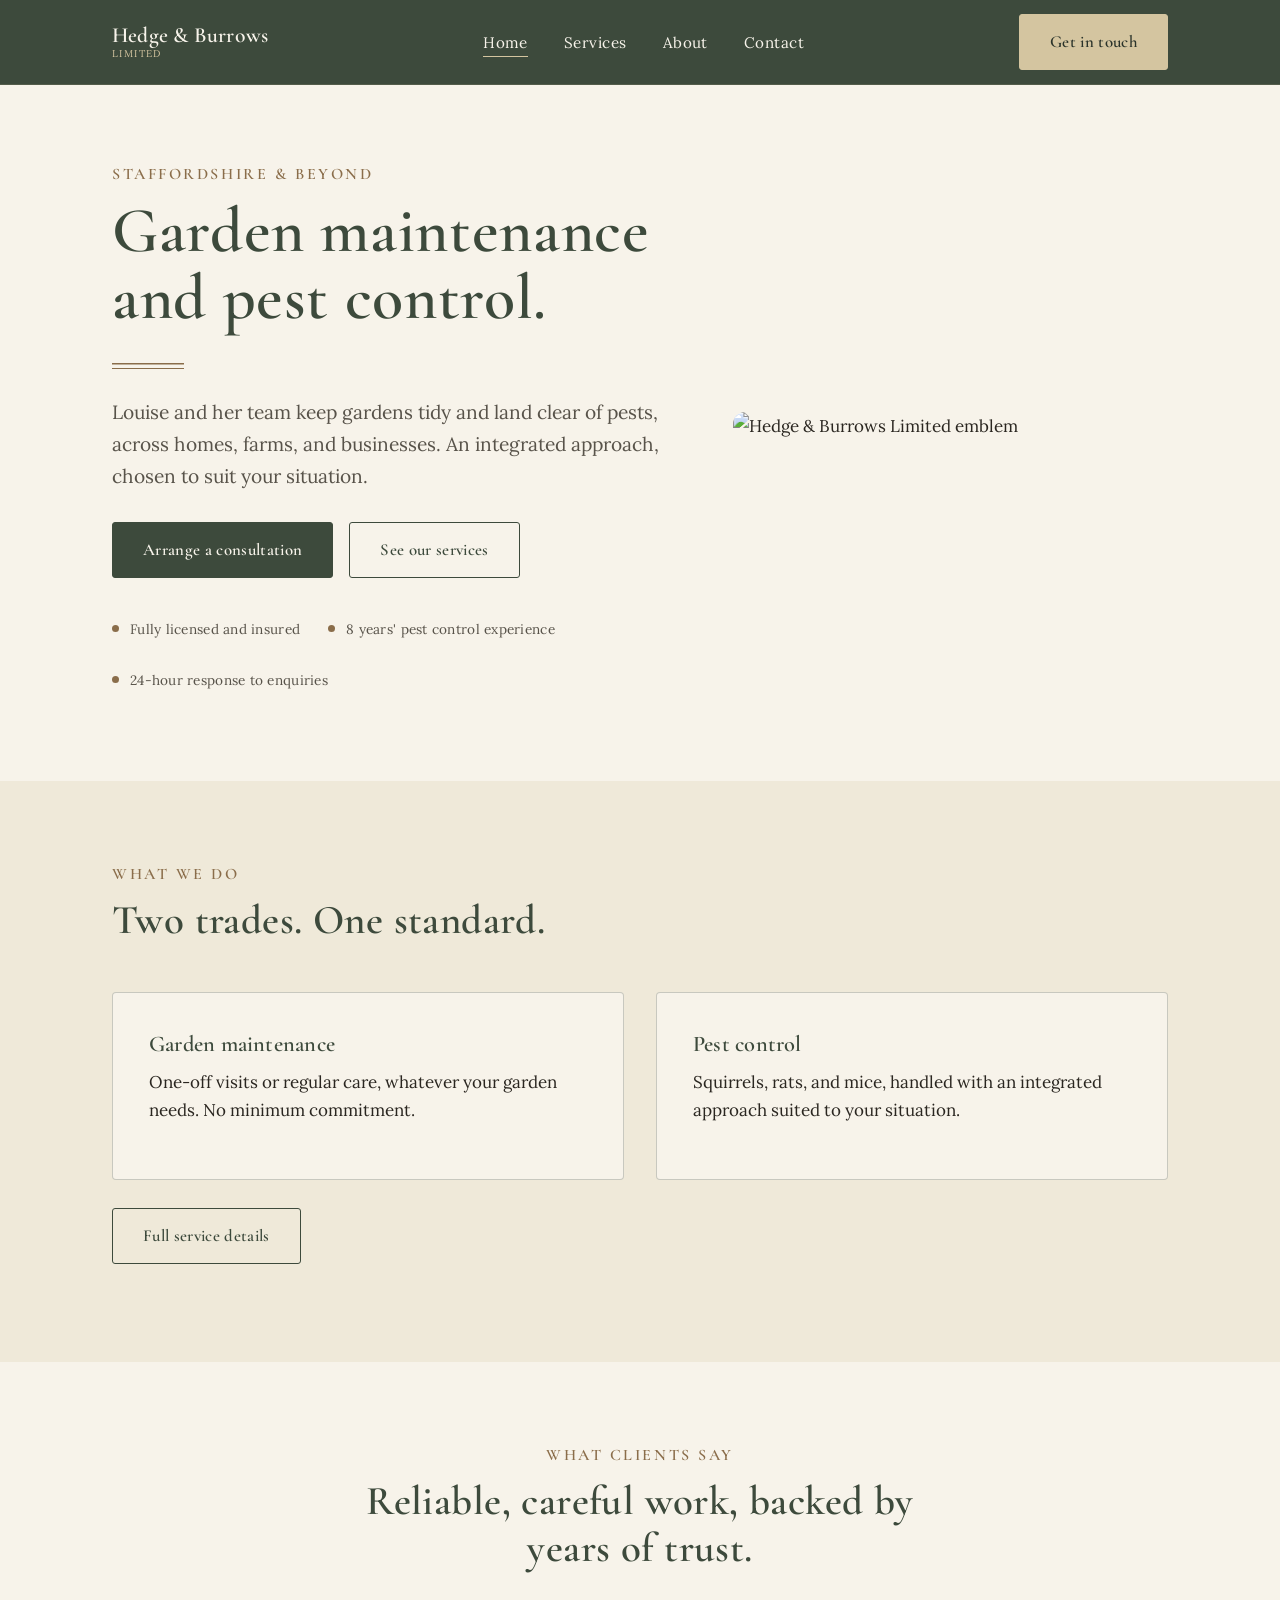
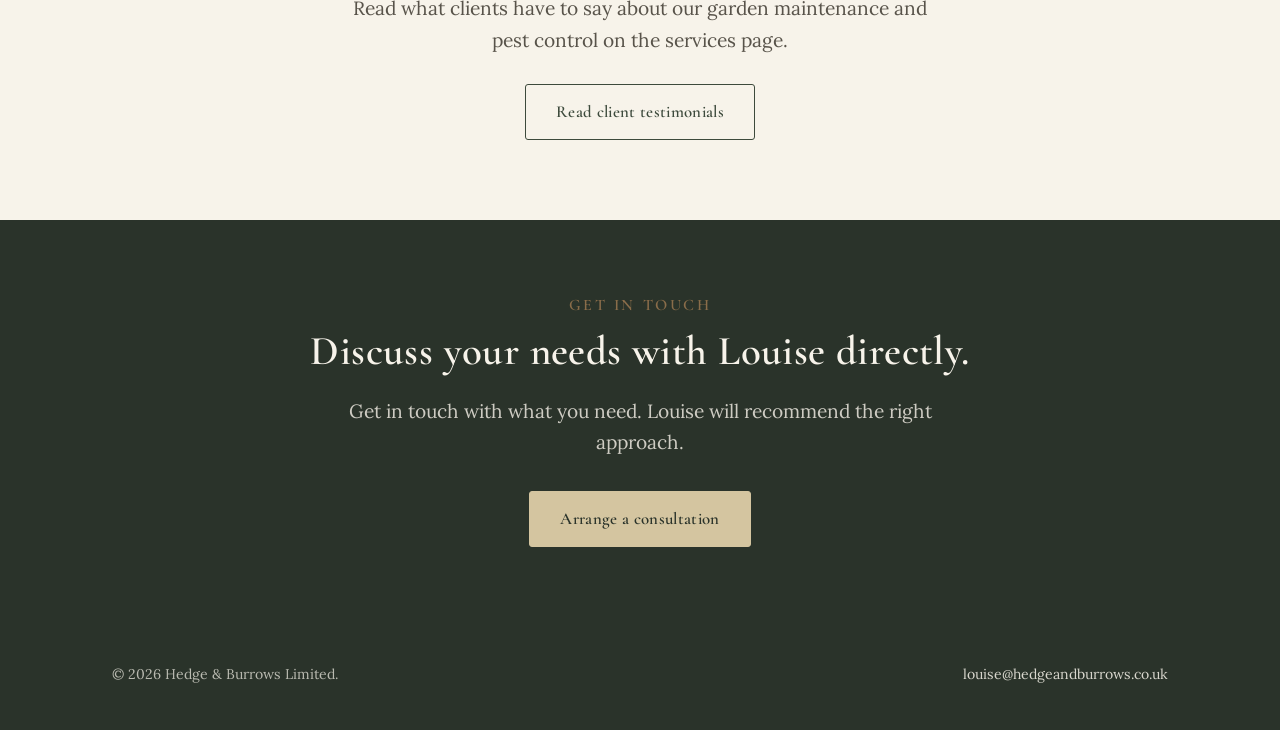
==== index.html @ 1b8a8e81 "Add files via upload" ====
<!DOCTYPE html>
<html lang="en-GB">
<head>
<meta charset="UTF-8">
<meta name="viewport" content="width=device-width, initial-scale=1.0">
<title>Hedge & Burrows Limited | Garden Maintenance & Pest Control</title>
<meta name="description" content="Louise and her team provide garden maintenance and pest control across Warwickshire, the West Midlands, and beyond. Specialists in squirrel, rat, and mouse control.">
<link rel="icon" type="image/png" href="assets/logo-mark.png">
<link rel="preconnect" href="https://fonts.googleapis.com">
<link href="https://fonts.googleapis.com/css2?family=Cormorant+Garamond:wght@500;600;700&family=Lora:ital,wght@0,400;0,500;1,400&display=swap" rel="stylesheet">
<link rel="stylesheet" href="styles.css">
</head>
<body>

<header class="site-header">
  <div class="wrap">
    <a href="index.html" class="brand">
      <span class="brand-name">Hedge &amp; Burrows<small>Limited</small></span>
    </a>
    <button class="nav-toggle" aria-label="Open menu" aria-expanded="false" aria-controls="main-nav-list" onclick="document.getElementById('main-nav-list').classList.toggle('is-open'); this.setAttribute('aria-expanded', this.getAttribute('aria-expanded') === 'false' ? 'true' : 'false'); this.classList.toggle('is-active');">
      <span></span><span></span><span></span>
    </button>
    <nav class="main-nav" aria-label="Main">
      <ul id="main-nav-list">
        <li><a href="index.html" aria-current="page">Home</a></li>
        <li><a href="services.html">Services</a></li>
        <li><a href="about.html">About</a></li>
        <li><a href="contact.html">Contact</a></li>
      </ul>
    </nav>
    <a href="contact.html" class="btn btn-on-dark header-cta">Get in touch</a>
  </div>
</header>

<section class="hero">
  <div class="wrap">
    <div class="hero-copy">
      <span class="eyebrow">Staffordshire &amp; beyond</span>
      <h1>Garden maintenance and pest control.</h1>
      <div class="rule-double"></div>
      <p class="lede">Louise and her team keep gardens tidy and land clear of pests, across homes, farms, and businesses. An integrated approach, chosen to suit your situation.</p>
      <div class="hero-actions">
        <a href="contact.html" class="btn btn-primary">Arrange a consultation</a>
        <a href="services.html" class="btn btn-outline">See our services</a>
      </div>
      <div class="hero-trust">
        <span class="trust-item">Fully licensed and insured</span>
        <span class="trust-item">8 years' pest control experience</span>
        <span class="trust-item">24-hour response to enquiries</span>
      </div>
    </div>
    <div class="hero-image">
      <img src="assets/logo-full.jpeg" alt="Hedge & Burrows Limited emblem">
    </div>
  </div>
</section>

<section class="tint">
  <div class="wrap">
    <div class="section-head">
      <span class="eyebrow">What we do</span>
      <h2>Two trades. One standard.</h2>
    </div>
    <div class="services-grid">
      <div class="service-card">
        <h3>Garden maintenance</h3>
        <p>One-off visits or regular care, whatever your garden needs. No minimum commitment.</p>
      </div>
      <div class="service-card">
        <h3>Pest control</h3>
        <p>Squirrels, rats, and mice, handled with an integrated approach suited to your situation.</p>
      </div>
    </div>
    <p style="margin-top: 28px;"><a href="services.html" class="btn btn-outline">Full service details</a></p>
  </div>
</section>

<section>
  <div class="wrap" style="text-align: center; max-width: 640px;">
    <span class="eyebrow">What clients say</span>
    <h2>Reliable, careful work, backed by years of trust.</h2>
    <p class="lede" style="margin: 0 auto 28px;">Read what clients have to say about our garden maintenance and pest control on the services page.</p>
    <a href="services.html" class="btn btn-outline">Read client testimonials</a>
  </div>
</section>

<section class="cta-band">
  <div class="wrap">
    <span class="eyebrow">Get in touch</span>
    <h2>Discuss your needs with Louise directly.</h2>
    <p class="lede">Get in touch with what you need. Louise will recommend the right approach.</p>
    <div class="cta-actions">
      <a href="contact.html" class="btn btn-on-dark">Arrange a consultation</a>
    </div>
  </div>
</section>

<footer class="site-footer">
  <div class="wrap">
    <span>&copy; 2026 Hedge &amp; Burrows Limited.</span>
    <span><a href="mailto:louise@hedgeandburrows.co.uk">louise@hedgeandburrows.co.uk</a></span>
  </div>
</footer>

</body>
</html>
---- styles.css ----
/* ============================================
   Hedge & Burrows Limited — Site Stylesheet
   Heritage Premium voice, rural signage layout
   ============================================ */

:root {
  --green-deep: #3d4a3c;
  --green-dark: #2a332a;
  --cream: #d4c5a0;
  --paper: #f7f3ea;
  --bronze: #8a6d4a;
  --ink: #2a2620;
  --ink-soft: #58534a;
  --rule: rgba(61, 74, 60, 0.25);

  --display: 'Cormorant Garamond', Georgia, serif;
  --body: 'Lora', Georgia, serif;

  --max-width: 1120px;
}

* {
  box-sizing: border-box;
}

html {
  scroll-behavior: smooth;
}

body {
  margin: 0;
  font-family: var(--body);
  color: var(--ink);
  background: var(--paper);
  line-height: 1.65;
  font-size: 17px;
}

img {
  max-width: 100%;
  display: block;
}

a {
  color: inherit;
}

.wrap {
  max-width: var(--max-width);
  margin: 0 auto;
  padding: 0 32px;
}

/* ---------- Typography ---------- */

h1, h2, h3, h4 {
  font-family: var(--display);
  font-weight: 600;
  color: var(--green-deep);
  margin: 0 0 0.5em 0;
  letter-spacing: 0.01em;
}

h1 {
  font-size: clamp(2.6rem, 5vw, 4.2rem);
  line-height: 1.05;
  font-weight: 600;
}

h2 {
  font-size: clamp(1.9rem, 3.2vw, 2.6rem);
  line-height: 1.15;
}

h3 {
  font-size: 1.4rem;
  line-height: 1.3;
}

p {
  margin: 0 0 1.1em 0;
  max-width: 62ch;
}

.eyebrow {
  font-family: var(--display);
  font-size: 1rem;
  letter-spacing: 0.16em;
  text-transform: uppercase;
  color: var(--bronze);
  font-weight: 600;
  margin-bottom: 0.6em;
  display: block;
}

.lede {
  font-size: 1.2rem;
  color: var(--ink-soft);
  max-width: 52ch;
}

/* ---------- Double rule divider (signature element) ---------- */

.rule-double {
  height: 6px;
  width: 72px;
  margin: 28px 0;
  background:
    linear-gradient(var(--bronze), var(--bronze)) top / 100% 1.5px no-repeat,
    linear-gradient(var(--bronze), var(--bronze)) bottom / 100% 1.5px no-repeat;
}

.rule-double.center {
  margin-left: auto;
  margin-right: auto;
}

hr.section-rule {
  border: none;
  border-top: 1px solid var(--rule);
  margin: 0;
}

/* ---------- Header / Nav ---------- */

.site-header {
  background: var(--green-deep);
  color: var(--paper);
  position: sticky;
  top: 0;
  z-index: 50;
  border-bottom: 1px solid rgba(212, 197, 160, 0.15);
}

.site-header .wrap {
  display: flex;
  align-items: center;
  justify-content: space-between;
  height: 84px;
}

.brand {
  display: flex;
  align-items: center;
  gap: 14px;
  text-decoration: none;
  color: var(--paper);
}

.brand img {
  height: 52px;
  width: 52px;
  object-fit: cover;
  border-radius: 50%;
  border: 1px solid rgba(212, 197, 160, 0.4);
}

.brand-name {
  font-family: var(--display);
  font-size: 1.35rem;
  font-weight: 600;
  letter-spacing: 0.01em;
  line-height: 1.1;
}

.brand-name small {
  display: block;
  font-family: var(--body);
  font-size: 0.62rem;
  letter-spacing: 0.14em;
  text-transform: uppercase;
  color: var(--cream);
  font-weight: 400;
  margin-top: 2px;
}

nav.main-nav ul {
  list-style: none;
  display: flex;
  gap: 36px;
  margin: 0;
  padding: 0;
}

nav.main-nav a {
  text-decoration: none;
  color: var(--paper);
  font-size: 0.95rem;
  letter-spacing: 0.03em;
  padding-bottom: 4px;
  border-bottom: 1px solid transparent;
  transition: border-color 0.2s ease;
}

nav.main-nav a:hover,
nav.main-nav a[aria-current="page"] {
  border-bottom-color: var(--cream);
}

.nav-toggle {
  display: none;
  flex-direction: column;
  justify-content: center;
  align-items: center;
  gap: 5px;
  width: 40px;
  height: 40px;
  background: none;
  border: none;
  cursor: pointer;
  padding: 0;
}

.nav-toggle span {
  display: block;
  width: 24px;
  height: 2px;
  background: var(--paper);
  border-radius: 2px;
  transition: transform 0.25s ease, opacity 0.25s ease;
}

.nav-toggle.is-active span:nth-child(1) {
  transform: translateY(7px) rotate(45deg);
}

.nav-toggle.is-active span:nth-child(2) {
  opacity: 0;
}

.nav-toggle.is-active span:nth-child(3) {
  transform: translateY(-7px) rotate(-45deg);
}

/* ---------- Buttons ---------- */

.btn {
  display: inline-block;
  font-family: var(--display);
  font-size: 1.05rem;
  font-weight: 600;
  letter-spacing: 0.02em;
  text-decoration: none;
  padding: 13px 30px;
  border-radius: 3px;
  border: 1px solid transparent;
  transition: background 0.2s ease, color 0.2s ease, border-color 0.2s ease;
}

.btn-primary {
  background: var(--green-deep);
  color: var(--paper);
  border-color: var(--green-deep);
}

.btn-primary:hover {
  background: var(--green-dark);
}

.btn-outline {
  background: transparent;
  color: var(--green-deep);
  border-color: var(--green-deep);
}

.btn-outline:hover {
  background: var(--green-deep);
  color: var(--paper);
}

.btn-on-dark {
  background: var(--cream);
  color: var(--green-dark);
  border-color: var(--cream);
}

.btn-on-dark:hover {
  background: transparent;
  color: var(--cream);
}

/* ---------- Hero ---------- */

.hero {
  background: var(--paper);
  padding: 76px 0 90px;
  overflow: hidden;
}

.hero .wrap {
  display: grid;
  grid-template-columns: 1.1fr 0.9fr;
  gap: 56px;
  align-items: center;
}

.hero-copy .lede {
  margin-bottom: 30px;
}

.hero-actions {
  display: flex;
  gap: 16px;
  flex-wrap: wrap;
}

.hero-image {
  width: 100%;
  max-width: 420px;
  justify-self: center;
}

.hero-image img {
  width: 100%;
  height: auto;
  border-radius: 12px;
  box-shadow: 0 30px 60px -20px rgba(42, 51, 42, 0.35);
}

.hero-trust {
  display: flex;
  gap: 28px;
  margin-top: 40px;
  flex-wrap: wrap;
}

.trust-item {
  font-size: 0.85rem;
  color: var(--ink-soft);
  letter-spacing: 0.02em;
  padding-left: 18px;
  position: relative;
}

.trust-item::before {
  content: "";
  position: absolute;
  left: 0;
  top: 7px;
  width: 7px;
  height: 7px;
  background: var(--bronze);
  border-radius: 50%;
}

/* ---------- Sections generic ---------- */

section {
  padding: 80px 0;
}

section.tint {
  background: #efe9d9;
}

section.deep {
  background: var(--green-deep);
  color: var(--paper);
}

section.deep h2,
section.deep h3 {
  color: var(--paper);
}

section.deep p {
  color: rgba(247, 243, 234, 0.85);
}

.section-head {
  max-width: 640px;
  margin-bottom: 48px;
}

/* ---------- Services grid ---------- */

.services-grid {
  display: grid;
  grid-template-columns: repeat(2, 1fr);
  gap: 32px;
}

.service-card {
  background: var(--paper);
  border: 1px solid var(--rule);
  border-radius: 4px;
  padding: 36px;
}

.service-card h3 {
  margin-bottom: 10px;
}

.service-card ul {
  margin: 18px 0 0;
  padding-left: 20px;
  color: var(--ink-soft);
}

.service-card li {
  margin-bottom: 6px;
}

/* ---------- Method table ---------- */

.method-table {
  width: 100%;
  border-collapse: collapse;
  margin-top: 20px;
}

.method-table th,
.method-table td {
  text-align: left;
  padding: 16px 20px;
  border-bottom: 1px solid var(--rule);
  vertical-align: top;
}

.method-table th {
  font-family: var(--display);
  font-size: 1rem;
  letter-spacing: 0.04em;
  text-transform: uppercase;
  color: var(--bronze);
  font-weight: 600;
  border-bottom: 2px solid var(--bronze);
}

.method-table td {
  color: var(--ink-soft);
  font-size: 0.98rem;
}

.method-table td:first-child {
  color: var(--green-deep);
  font-family: var(--display);
  font-weight: 600;
  font-size: 1.1rem;
}

/* ---------- Proof strip ---------- */

.proof-strip {
  display: grid;
  grid-template-columns: repeat(4, 1fr);
  gap: 32px;
  text-align: center;
}

.proof-item .num {
  font-family: var(--display);
  font-size: 2.4rem;
  color: var(--cream);
  display: block;
  font-weight: 600;
}

.proof-item .label {
  font-size: 0.85rem;
  letter-spacing: 0.04em;
  color: rgba(247, 243, 234, 0.75);
}

/* ---------- About / bio layout ---------- */

.bio-grid {
  display: grid;
  grid-template-columns: 0.85fr 1.15fr;
  gap: 56px;
  align-items: start;
}

.bio-frame {
  background: var(--green-deep);
  border-radius: 4px;
  padding: 8px;
}

.bio-frame img {
  border-radius: 2px;
}

blockquote {
  font-family: var(--display);
  font-size: 1.5rem;
  color: var(--green-deep);
  font-style: italic;
  border-left: 3px solid var(--bronze);
  padding-left: 24px;
  margin: 28px 0;
  line-height: 1.4;
}

/* ---------- Testimonials ---------- */

.testimonials {
  display: grid;
  grid-template-columns: repeat(2, 1fr);
  gap: 28px;
  margin-top: 12px;
}

.testimonial {
  background: var(--paper);
  border: 1px solid var(--rule);
  border-radius: 4px;
  padding: 28px;
}

.testimonial p {
  font-size: 0.98rem;
  color: var(--ink-soft);
  margin-bottom: 14px;
  max-width: none;
}

.testimonial p:last-of-type {
  margin-bottom: 0;
}

.testimonial-name {
  display: block;
  margin-top: 16px;
  font-family: var(--display);
  font-weight: 600;
  color: var(--bronze);
  letter-spacing: 0.03em;
}

section.tint .testimonial {
  background: var(--paper);
}

@media (max-width: 880px) {
  .testimonials {
    grid-template-columns: 1fr;
  }
}

/* ---------- CTA band ---------- */

.cta-band {
  background: var(--green-dark);
  color: var(--paper);
  text-align: center;
  padding: 72px 0;
}

.cta-band h2 {
  color: var(--paper);
}

.cta-band .lede {
  color: rgba(247, 243, 234, 0.8);
  margin: 0 auto 32px;
  text-align: center;
}

.cta-actions {
  display: flex;
  gap: 16px;
  justify-content: center;
  flex-wrap: wrap;
}

/* ---------- Contact page ---------- */

.contact-grid {
  display: grid;
  grid-template-columns: 1fr 1fr;
  gap: 56px;
}

.contact-detail {
  margin-bottom: 24px;
}

.contact-detail .eyebrow {
  margin-bottom: 4px;
}

.contact-detail a {
  text-decoration: none;
  color: var(--green-deep);
  font-family: var(--display);
  font-size: 1.2rem;
  border-bottom: 1px solid var(--bronze);
}

.area-list {
  list-style: none;
  padding: 0;
  margin: 0;
  display: grid;
  grid-template-columns: 1fr 1fr;
  gap: 8px 20px;
  color: var(--ink-soft);
  font-size: 0.95rem;
}

.area-list li::before {
  content: "— ";
  color: var(--bronze);
}

/* ---------- Footer ---------- */

footer.site-footer {
  background: var(--green-dark);
  color: rgba(247, 243, 234, 0.7);
  padding: 44px 0;
  font-size: 0.88rem;
}

footer.site-footer .wrap {
  display: flex;
  justify-content: space-between;
  align-items: center;
  flex-wrap: wrap;
  gap: 16px;
}

footer.site-footer a {
  color: rgba(247, 243, 234, 0.85);
  text-decoration: none;
}

/* ---------- Responsive ---------- */

@media (max-width: 880px) {
  .hero .wrap {
    grid-template-columns: 1fr;
  }

  .hero-image {
    max-width: 300px;
    margin: 0 auto;
  }

  .services-grid {
    grid-template-columns: 1fr;
  }

  .proof-strip {
    grid-template-columns: repeat(2, 1fr);
    gap: 40px 24px;
  }

  .bio-grid {
    grid-template-columns: 1fr;
  }

  .bio-frame {
    max-width: 320px;
    margin: 0 auto;
  }

  .contact-grid {
    grid-template-columns: 1fr;
    gap: 40px;
  }

  .nav-toggle {
    display: flex;
  }

  nav.main-nav ul {
    display: none;
    position: absolute;
    top: 100%;
    left: 0;
    right: 0;
    flex-direction: column;
    gap: 0;
    background: var(--green-deep);
    border-top: 1px solid rgba(212, 197, 160, 0.15);
    box-shadow: 0 12px 24px -8px rgba(0, 0, 0, 0.3);
  }

  nav.main-nav ul.is-open {
    display: flex;
  }

  nav.main-nav ul li {
    width: 100%;
    text-align: center;
  }

  nav.main-nav ul li a {
    display: block;
    padding: 16px 24px;
    border-bottom: 1px solid rgba(212, 197, 160, 0.1);
  }

  .site-header .wrap {
    position: relative;
  }

  .header-cta {
    display: none;
  }
}

@media (prefers-reduced-motion: reduce) {
  html {
    scroll-behavior: auto;
  }
  * {
    transition: none !important;
  }
}

:focus-visible {
  outline: 2px solid var(--bronze);
  outline-offset: 3px;
}
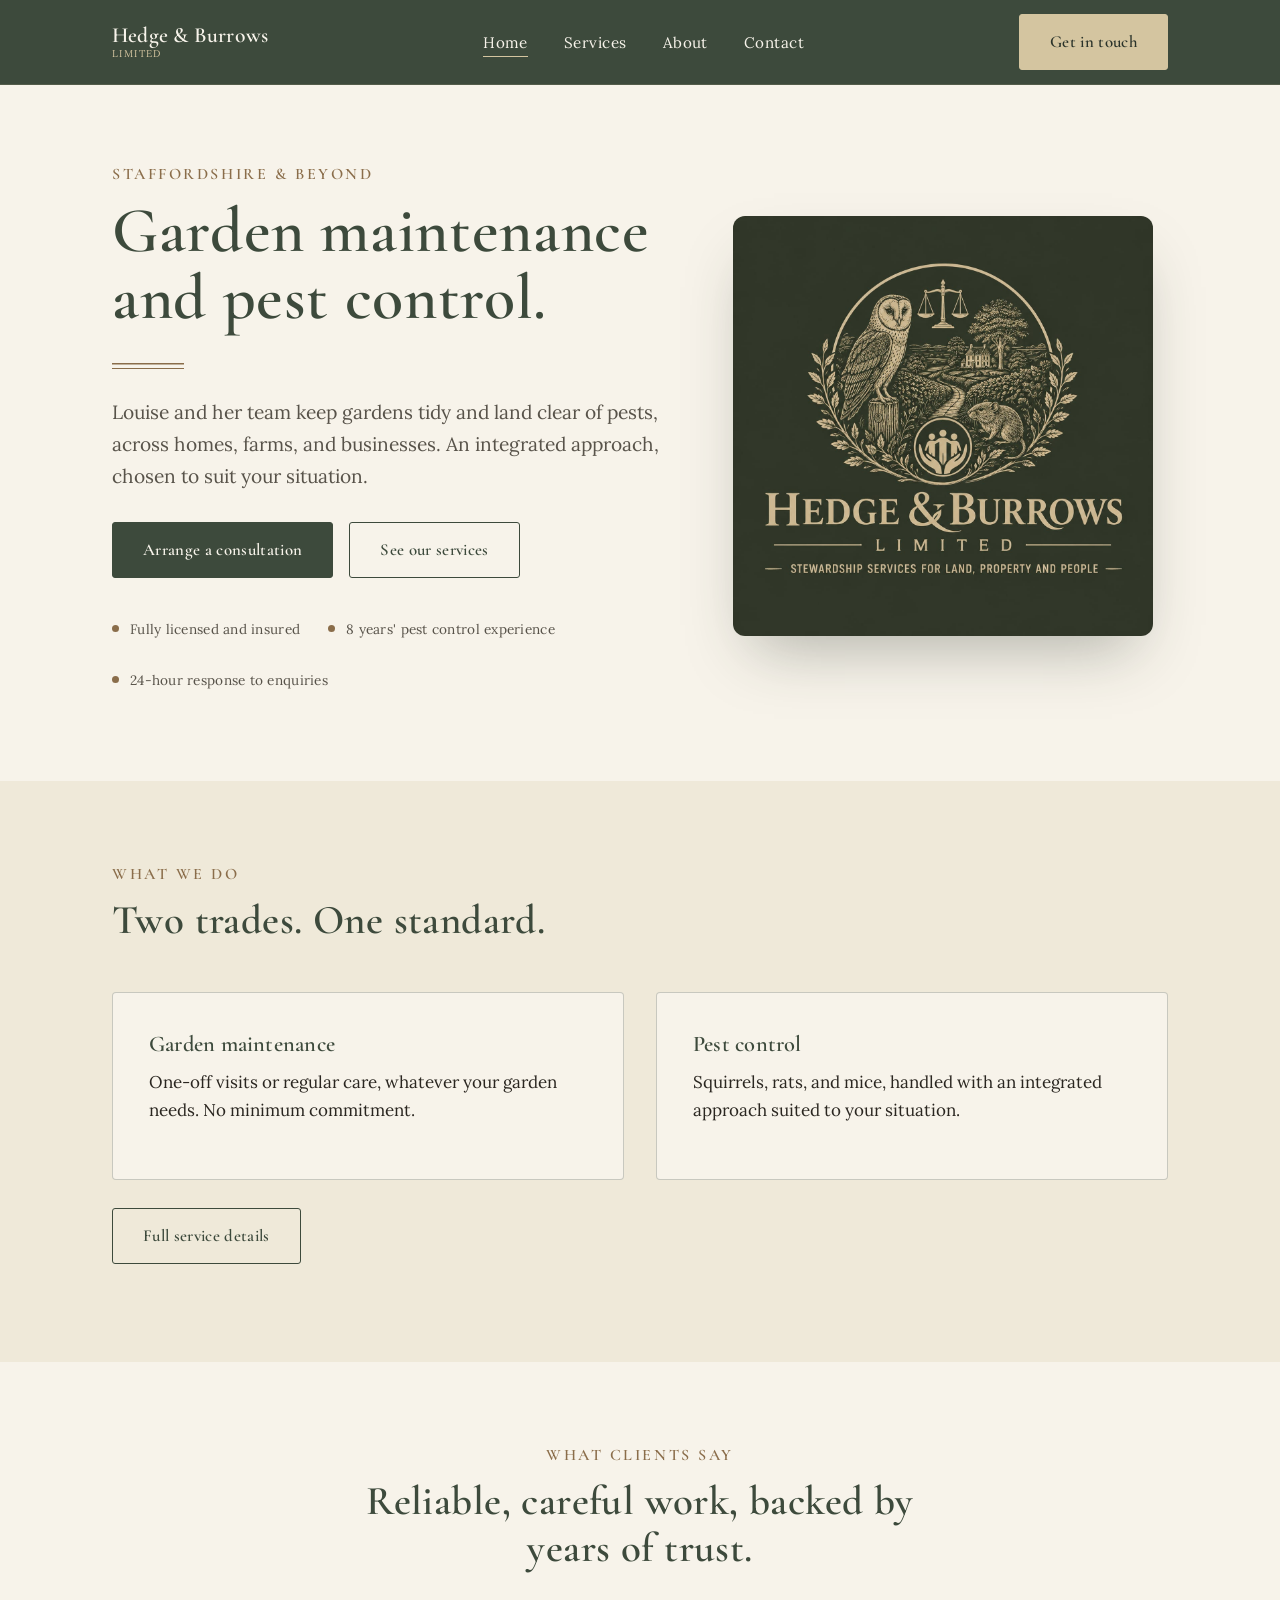
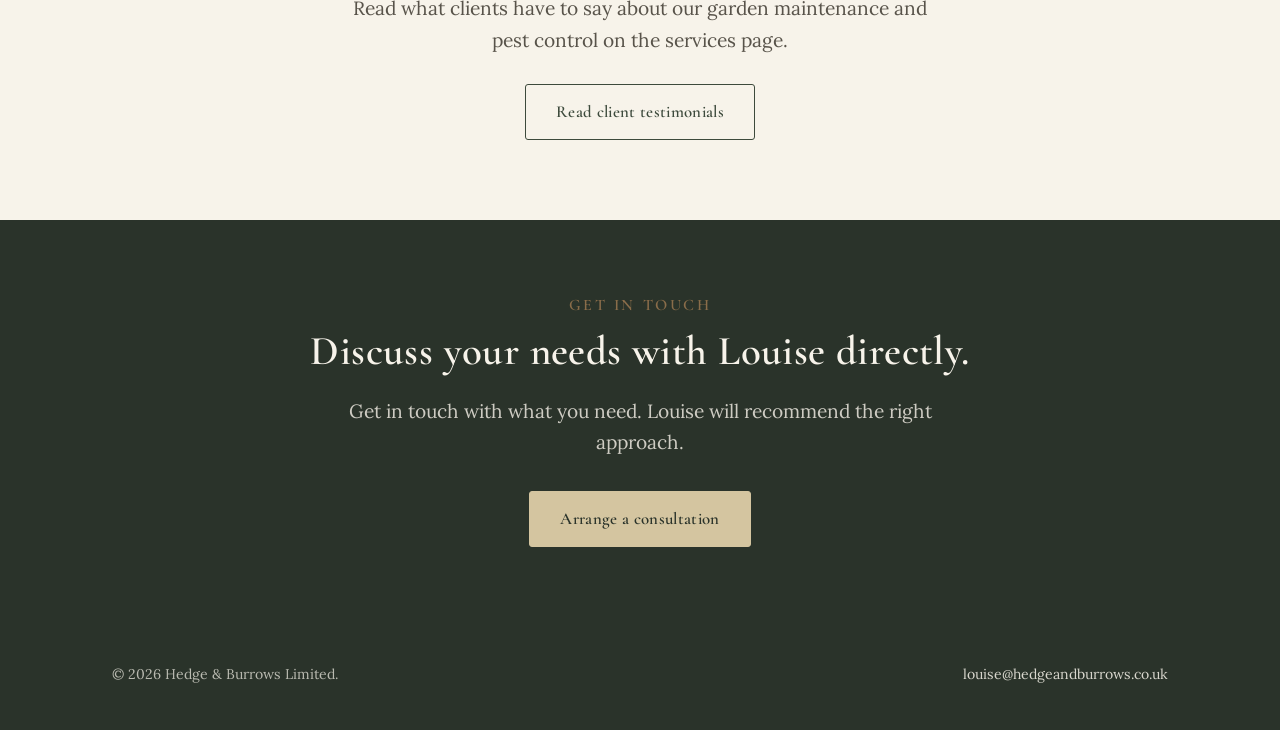
==== commit 8bd3f320: "Add files via upload" ====
--- a/index.html
+++ b/index.html
@@ -5,7 +5,7 @@
 <meta name="viewport" content="width=device-width, initial-scale=1.0">
 <title>Hedge & Burrows Limited | Garden Maintenance & Pest Control</title>
 <meta name="description" content="Louise and her team provide garden maintenance and pest control across Warwickshire, the West Midlands, and beyond. Specialists in squirrel, rat, and mouse control.">
-<link rel="icon" type="image/png" href="assets/logo-mark.png">
+<link rel="icon" type="image/png" href="logo-mark.png">
 <link rel="preconnect" href="https://fonts.googleapis.com">
 <link href="https://fonts.googleapis.com/css2?family=Cormorant+Garamond:wght@500;600;700&family=Lora:ital,wght@0,400;0,500;1,400&display=swap" rel="stylesheet">
 <link rel="stylesheet" href="styles.css">
@@ -50,7 +50,7 @@
       </div>
     </div>
     <div class="hero-image">
-      <img src="assets/logo-full.jpeg" alt="Hedge & Burrows Limited emblem">
+      <img src="logo-full.jpeg" alt="Hedge & Burrows Limited emblem">
     </div>
   </div>
 </section>
